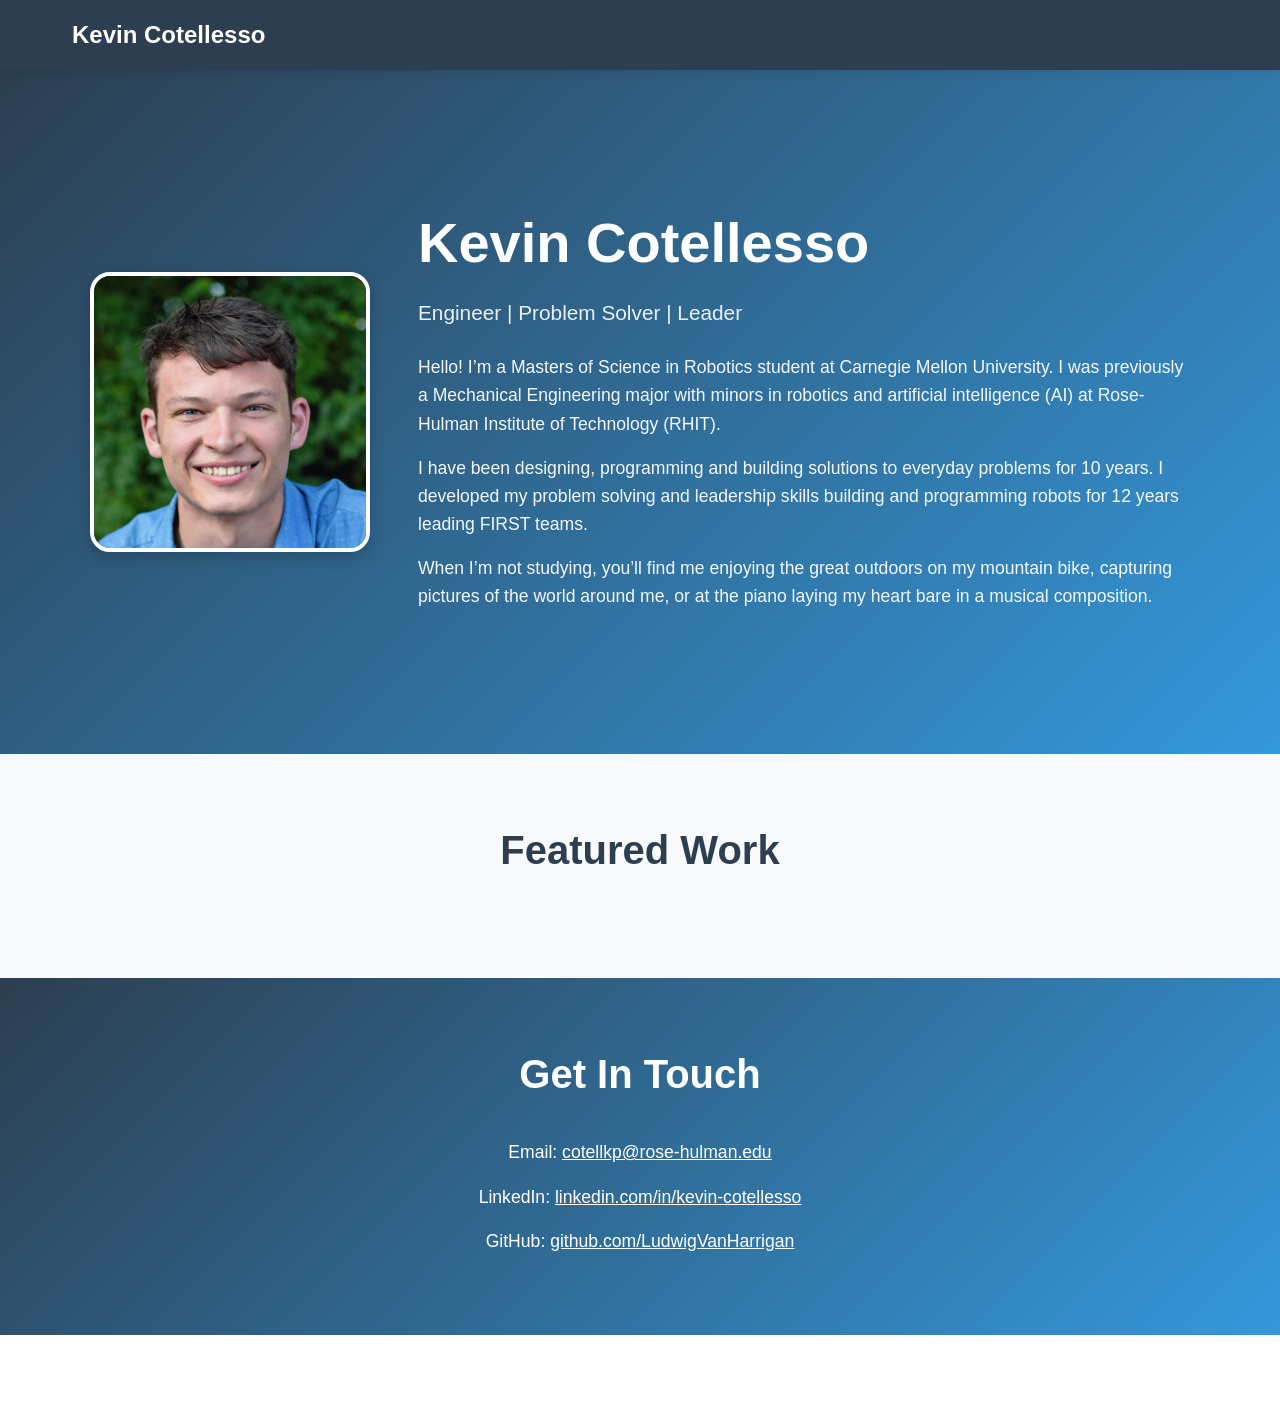
==== index.html @ 9151017b "Add chain mail and capstone to portfolio (3.5hr later)" ====
<!DOCTYPE html>
<html lang="en">

<head>
    <meta charset="UTF-8">
    <meta name="viewport" content="width=device-width, initial-scale=1.0">
    <meta name="description" content="Kevin Cotellesso Portfolio - Showcasing creative work and projects">
    <title>Kevin Cotellesso - Portfolio</title>
    <link rel="stylesheet" href="css/styles.css">
</head>

<body>
    <header>
        <nav>
            <div class="logo">
                <h1><a href="index.html" style="color:white; text-decoration:none;">Kevin Cotellesso</a></h1>
            </div>
            <ul class="nav-links">
                <!-- Navigation generated by main.js interactively -->
            </ul>
            <div class="burger">
                <div class="line1"></div>
                <div class="line2"></div>
                <div class="line3"></div>
            </div>
        </nav>
    </header>

    <main>
        <section id="home" class="hero">
            <div class="hero-content">
                <div class="hero-wrapper">
                    <div class="hero-image">
                        <img src="assets/images/gallery/kevin_2.jpg" alt="Kevin Cotellesso">
                    </div>
                    <div class="hero-text">
                        <h2>Kevin Cotellesso</h2>
                        <p class="hero-subtitle">Engineer | Problem Solver | Leader</p>
                        <div class="hero-bio">
                            <p>
                                Hello! I’m a Masters of Science in Robotics student at Carnegie Mellon University. 
                                I was previously a Mechanical Engineering major with minors in robotics and artificial
                                intelligence (AI) at Rose-Hulman Institute of Technology (RHIT).
                            </p>
                            <p>
                                I have been designing, programming and building solutions to everyday problems for 10
                                years. I developed my problem solving and leadership skills building and programming
                                robots
                                for 12 years leading FIRST teams.
                            </p>
                            <p>
                                When I’m not studying, you’ll find me enjoying the great outdoors on my mountain bike, 
                                capturing pictures of the world around me, 
                                or at the piano laying my heart bare in
                                a musical composition.
                            </p>
                        </div>
                    </div>
                </div>
            </div>
        </section>

        <section id="highlights" class="section">
            <div class="container">
                <h2>Featured Work</h2>
                <div id="highlights-grid" class="highlights-grid">
                    <!-- Highlights will be loaded dynamically -->
                </div>
            </div>
        </section>

        <section id="contact" class="section contact-section">
            <div class="container">
                <h2>Get In Touch</h2>
                <div class="contact-info">
                    <p>Email: <a href="mailto:contact@example.com">cotellkp@rose-hulman.edu</a></p>
                    <p>LinkedIn: <a href="https://linkedin.com/in/kevin-cotellesso"
                            target="_blank">linkedin.com/in/kevin-cotellesso</a></p>
                    <p>GitHub: <a href="https://github.com/LudwigVanHarrigan"
                            target="_blank">github.com/LudwigVanHarrigan</a></p>
                </div>
            </div>
        </section>
    </main>

    <footer>
        <div class="container">
            <p>&copy; <span id="year"></span> Kevin Cotellesso. All rights reserved.</p>
        </div>
    </footer>

    <!-- Modal for image viewing -->
    <div id="modal" class="modal">
        <span class="close">&times;</span>
        <img class="modal-content" id="modal-img">
        <div id="caption"></div>
    </div>

    <script src="js/config.js?v=2"></script>
    <script src="js/main.js?v=2"></script>
</body>

</html>
---- css/styles.css ----
/* Reset and Base Styles */
* {
    margin: 0;
    padding: 0;
    box-sizing: border-box;
}

:root {
    --primary-color: #2c3e50;
    --secondary-color: #3498db;
    --accent-color: #e74c3c;
    --text-color: #333;
    --light-bg: #f8f9fa;
    --white: #ffffff;
    --shadow: 0 2px 10px rgba(0, 0, 0, 0.1);
    --transition: all 0.3s ease;
}

body {
    font-family: 'Segoe UI', Tahoma, Geneva, Verdana, sans-serif;
    line-height: 1.6;
    color: var(--text-color);
    background-color: var(--white);
}

.container {
    max-width: 1200px;
    margin: 0 auto;
    padding: 0 20px;
}

/* Navigation */
header {
    background-color: var(--primary-color);
    color: var(--white);
    position: sticky;
    top: 0;
    z-index: 1000;
    box-shadow: var(--shadow);
}

nav {
    display: flex;
    justify-content: space-between;
    align-items: center;
    padding: 1rem 2rem;
    max-width: 1200px;
    margin: 0 auto;
}

.logo h1 {
    font-size: 1.5rem;
    font-weight: 600;
}

.nav-links {
    display: flex;
    list-style: none;
    gap: 2rem;
}

.nav-links a {
    color: var(--white);
    text-decoration: none;
    transition: var(--transition);
    font-weight: 500;
}

.nav-links a:hover {
    color: var(--secondary-color);
}

.burger {
    display: none;
    cursor: pointer;
}

.burger div {
    width: 25px;
    height: 3px;
    background-color: var(--white);
    margin: 5px;
    transition: var(--transition);
}

/* Hero Section */
.hero {
    background: linear-gradient(135deg, var(--primary-color), var(--secondary-color));
    color: var(--white);
    padding: 8rem 2rem;
    text-align: center;
}

.hero-content h2 {
    font-size: clamp(1rem, 8vw, 3rem);
    margin-bottom: 1rem;
    animation: fadeInUp 1s ease;
}

.hero-content p {
    font-size: clamp(1rem, 2vw, 1.3rem);
    opacity: 0.9;
    animation: fadeInUp 1s ease 0.2s backwards;
}

/* Hero Image Layout */
.hero-wrapper {
    display: flex;
    align-items: center;
    justify-content: center;
    gap: 3rem;
    max-width: 1100px;
    margin: 0 auto;
    text-align: left;
}

.hero-image {
    flex-shrink: 0;
    animation: fadeInUp 1s ease;
    /* Limit the visible area of the zoomed image */
    width: 280px;
    height: 280px;
    border-radius: 20px;
    border: 4px solid var(--white);
    box-shadow: 0 5px 15px rgba(0, 0, 0, 0.2);
    overflow: hidden;
    /* Clips the zoomed image */
}

.hero-image img {
    width: 100%;
    height: 100%;
    object-fit: cover;
    object-position: center 20%;
    /* Zoom in 2x */
    transform: scale(1.5);
    transform-origin: center 30%;
    /* Zoom towards the face area we adjusted earlier */
}

.hero-text h2 {
    font-size: 3.5rem;
    margin-bottom: 0.5rem;
    text-align: left;
}

.hero-subtitle {
    font-size: 1.5rem;
    opacity: 0.9;
    margin-bottom: 1.5rem;
    font-weight: 300;
}

.hero-bio p {
    font-size: 1.1rem;
    line-height: 1.6;
    margin-bottom: 1rem;
    opacity: 0.95;
    text-align: left;
}

/* Responsive Hero and Navigation */
@media screen and (max-width: 768px) {

    /* Hero Adjustments */
    .hero {
        padding: 4rem 1rem;
    }

    .hero-wrapper {
        flex-direction: column;
        text-align: center;
        gap: 2rem;
    }

    .hero-text h2,
    .hero-bio p {
        text-align: center;
    }

    .hero-image img {
        width: 200px;
        height: 200px;
    }

    /* Burger Menu */
    body {
        overflow-x: hidden;
    }

    .burger {
        display: block;
        z-index: 1002;
        /* Ensure above nav-links */
    }

    .nav-links {
        position: fixed;
        /* Fixed to keep it on screen */
        background-color: var(--primary-color);
        top: 0;
        right: 0;
        height: 100vh;
        width: 60%;
        /* Or 100% depending on preference, 60% with shadow is nice */
        flex-direction: column;
        align-items: center;
        justify-content: center;
        transform: translateX(100%);
        transition: transform 0.3s ease-in-out;
        box-shadow: -2px 0 5px rgba(0, 0, 0, 0.2);
        z-index: 1001;
        padding-top: 60px;
        /* Space for close button if needed, or just general spacing */
    }

    .nav-links.active {
        transform: translateX(0%);
    }

    .nav-links li {
        opacity: 0;
        animation: navLinkFade 0.5s ease forwards 0.3s;
    }

    /* Burger Animation */
    .burger.active .line1 {
        transform: rotate(-45deg) translate(-5px, 6px);
    }

    .burger.active .line2 {
        opacity: 0;
    }

    .burger.active .line3 {
        transform: rotate(45deg) translate(-5px, -6px);
    }
}

@keyframes navLinkFade {
    from {
        opacity: 0;
        transform: translateX(50px);
    }

    to {
        opacity: 1;
        transform: translateX(0);
    }
}

/* Sections */
.section {
    padding: 4rem 2rem;
}

.section:nth-child(even) {
    background-color: var(--light-bg);
}

.section h2 {
    font-size: 2.5rem;
    margin-bottom: 2rem;
    text-align: center;
    color: var(--primary-color);
}

/* Gallery Grid */
.gallery-grid {
    display: grid;
    grid-template-columns: repeat(auto-fill, minmax(250px, 1fr));
    gap: 1.5rem;
    margin-top: 2rem;
}

.gallery-item {
    position: relative;
    overflow: hidden;
    border-radius: 8px;
    box-shadow: var(--shadow);
    cursor: pointer;
    transition: var(--transition);
    aspect-ratio: 1;
}

.gallery-item:hover {
    transform: translateY(-5px);
    box-shadow: 0 5px 20px rgba(0, 0, 0, 0.2);
}

.gallery-item img {
    width: 100%;
    height: 100%;
    object-fit: cover;
    display: block;
    transition: var(--transition);
}

.gallery-item:hover img {
    transform: scale(1.1);
}

.gallery-item .overlay {
    position: absolute;
    bottom: 0;
    left: 0;
    right: 0;
    background: linear-gradient(to top, rgba(0, 0, 0, 0.7), transparent);
    color: var(--white);
    padding: 1rem;
    transform: translateY(100%);
    transition: var(--transition);
}

.gallery-item:hover .overlay {
    transform: translateY(0);
}

/* Video Grid */
.video-grid {
    display: grid;
    grid-template-columns: repeat(auto-fill, minmax(300px, 1fr));
    gap: 2rem;
    margin-top: 2rem;
}

.video-item {
    background: var(--white);
    border-radius: 8px;
    overflow: hidden;
    box-shadow: var(--shadow);
    transition: var(--transition);
}

.video-item:hover {
    transform: translateY(-5px);
    box-shadow: 0 5px 20px rgba(0, 0, 0, 0.2);
}

.video-item video {
    width: 100%;
    display: block;
}

.video-item .video-info {
    padding: 1rem;
}

.video-item h3 {
    margin-bottom: 0.5rem;
    color: var(--primary-color);
}

/* Audio List */
.audio-list {
    max-width: 800px;
    margin: 2rem auto;
}

.audio-item {
    background: var(--white);
    padding: 1.5rem;
    margin-bottom: 1rem;
    border-radius: 8px;
    box-shadow: var(--shadow);
    transition: var(--transition);
}

.audio-item:hover {
    box-shadow: 0 5px 20px rgba(0, 0, 0, 0.15);
}

.audio-item h3 {
    margin-bottom: 1rem;
    color: var(--primary-color);
}

.audio-item audio {
    width: 100%;
}

/* Document List */
.document-list {
    display: grid;
    grid-template-columns: repeat(auto-fill, minmax(250px, 1fr));
    gap: 1.5rem;
    margin-top: 2rem;
}

.document-item {
    background: var(--white);
    padding: 1.5rem;
    border-radius: 8px;
    box-shadow: var(--shadow);
    text-align: center;
    transition: var(--transition);
}

.document-item:hover {
    transform: translateY(-5px);
    box-shadow: 0 5px 20px rgba(0, 0, 0, 0.2);
}

.document-item .icon {
    font-size: 3rem;
    margin-bottom: 1rem;
    color: var(--accent-color);
}

.document-item h3 {
    margin-bottom: 0.5rem;
    color: var(--primary-color);
}

.document-item a {
    display: inline-block;
    margin-top: 1rem;
    padding: 0.5rem 1.5rem;
    background-color: var(--secondary-color);
    color: var(--white);
    text-decoration: none;
    border-radius: 4px;
    transition: var(--transition);
}

.document-item a:hover {
    background-color: var(--primary-color);
}

/* Contact Section */
.contact-section {
    background: linear-gradient(135deg, var(--primary-color), var(--secondary-color));
    color: var(--white);
}

.contact-section h2 {
    color: var(--white);
}

.contact-info {
    text-align: center;
    font-size: 1.1rem;
}

.contact-info p {
    margin: 1rem 0;
}

.contact-info a {
    color: var(--white);
    text-decoration: underline;
    transition: var(--transition);
}

.contact-info a:hover {
    opacity: 0.8;
}

/* Footer */
footer {
    background-color: var(--primary-color);
    color: var(--white);
    text-align: center;
    padding: 2rem;
}

/* Modal */
.modal {
    display: none;
    position: fixed;
    z-index: 2000;
    padding-top: 50px;
    left: 0;
    top: 0;
    width: 100%;
    height: 100%;
    overflow: auto;
    background-color: rgba(0, 0, 0, 0.9);
}

.modal-content {
    margin: auto;
    display: block;
    max-width: 90%;
    max-height: 80%;
    animation: zoom 0.3s;
}

@keyframes zoom {
    from {
        transform: scale(0)
    }

    to {
        transform: scale(1)
    }
}

.close {
    position: absolute;
    top: 15px;
    right: 35px;
    color: #f1f1f1;
    font-size: 40px;
    font-weight: bold;
    cursor: pointer;
}

.close:hover,
.close:focus {
    color: #bbb;
}

#caption {
    margin: auto;
    display: block;
    width: 80%;
    max-width: 700px;
    text-align: center;
    color: #ccc;
    padding: 10px 0;
}

/* Animations */
@keyframes fadeInUp {
    from {
        opacity: 0;
        transform: translateY(30px);
    }

    to {
        opacity: 1;
        transform: translateY(0);
    }
}

/* Dropdown Menu */
.dropdown {
    position: relative;
    display: inline-block;
}

.dropdown-content {
    display: none;
    position: absolute;
    background-color: var(--white);
    min-width: 200px;
    box-shadow: 0 8px 16px rgba(0, 0, 0, 0.1);
    z-index: 1001;
    border-radius: 4px;
    top: 100%;
    left: 0;
}

.dropdown-content a {
    color: var(--text-color) !important;
    padding: 12px 16px;
    text-decoration: none;
    display: block;
    font-weight: normal;
}

.dropdown-content a:hover {
    background-color: var(--light-bg);
    color: var(--secondary-color) !important;
}

.dropdown:hover .dropdown-content {
    display: block;
}

/* Dropbtn styling same as links */
.dropbtn {
    cursor: pointer;
}

/* Project Page Styles */
.project-hero {
    background-color: var(--primary-color);
    color: var(--white);
    padding: 6rem 2rem 4rem;
    text-align: center;
}

.project-hero .container {
    position: relative;
    z-index: 2;
    max-width: 800px;
    margin: 0 auto;
}

.project-hero h1 {
    font-size: clamp(1.5rem, 6vw, 3rem);
    line-height: 1.2;
    margin-bottom: 0.5rem;
    overflow-wrap: break-word;
}

.project-hero p {
    font-size: clamp(0.9rem, 2vw, 1.5rem);
}

/* Video Hero */
.video-hero {
    position: relative;
    height: 100vh;
    min-height: 400px;
    display: flex;
    align-items: center;
    justify-content: center;
    overflow: hidden;
    background: transparent;
    /* Override default hero background to show video */
}

.hero-video {
    position: fixed;
    top: 50%;
    left: 50%;
    min-width: 100%;
    min-height: 100%;
    width: auto;
    height: auto;
    transform: translate(-50%, -50%);
    object-fit: cover;
    z-index: 0;
    /* Place in front of body background */
}

.hero-overlay {
    position: fixed;
    top: 0;
    left: 0;
    width: 100%;
    height: 100%;
    background: rgba(0, 0, 0, 0.6);
    z-index: 1;
    /* Place on top of video */
}

.project-hero .container {
    position: relative;
    z-index: 2;
}

.video-hero .container {
    transform: translateY(-8vh);
}

/* Ensure sections cover the fixed video */
.section,
footer {
    position: relative;
    z-index: 10;
    background-color: var(--white);
}

.section:nth-child(even) {
    background-color: var(--light-bg);
}



.project-content {
    display: grid;
    grid-template-columns: 1fr;
    gap: 2rem;
}

@media screen and (min-width: 768px) {
    .project-content {
        grid-template-columns: 2fr 1fr;
    }
}

.project-media img {
    width: 100%;
    border-radius: 8px;
    box-shadow: var(--shadow);
    margin-bottom: 1.5rem;
}

.project-description h3 {
    color: var(--primary-color);
    margin-bottom: 1rem;
    padding-bottom: 0.5rem;
    border-bottom: 2px solid var(--secondary-color);
}

/* Tiled Media Grid for projects with multiple images */
.project-media-grid {
    display: grid;
    grid-template-columns: 1fr 1fr;
    gap: 1.5rem;
}

@media screen and (max-width: 600px) {
    .project-media-grid {
        grid-template-columns: 1fr;
    }
}

.media-item {
    margin: 0;
    /* Reset figure margins */
}

.media-item img {
    margin-bottom: 0.5rem;
    /* Space between image and caption */
}

.media-item figcaption {
    font-size: 0.9rem;
    color: #666;
    font-style: italic;
}

/* Highlights Section on Home */
.highlights-grid {
    display: grid;
    grid-template-columns: repeat(auto-fill, minmax(250px, 1fr));
    gap: 2rem;
}

.highlight-card {
    background: var(--white);
    border-radius: 8px;
    overflow: hidden;
    box-shadow: var(--shadow);
    transition: var(--transition);
    position: relative;
}

.highlight-card:hover {
    transform: translateY(-5px);
    box-shadow: 0 10px 20px rgba(0, 0, 0, 0.15);
}

.highlight-card img {
    width: 100%;
    height: 250px;
    object-fit: cover;
}

.highlight-info {
    padding: 1.5rem;
}

.highlight-info h3 {
    color: var(--primary-color);
    margin-bottom: 0.5rem;
}

.highlight-category {
    display: inline-block;
    padding: 0.25rem 0.5rem;
    background-color: var(--light-bg);
    color: var(--secondary-color);
    border-radius: 4px;
    font-size: 0.85rem;
    margin-bottom: 1rem;
}

/* Responsive Menu Adjustments */
@media screen and (max-width: 768px) {
    .dropdown-content {
        position: static;
        display: none !important;
        /* hidden by default on mobile */
        box-shadow: none;
        background-color: rgba(255, 255, 255, 0.1);
        width: 100%;
    }

    .dropdown-arrow {
        display: none;
    }

    .dropdown.active .dropdown-content {
        display: block;
    }

    .dropdown-content a {
        padding-left: 2rem;
        color: var(--white) !important;
    }
}


/* Slideshow Component */
.slideshow-container {
    max-width: 800px;
    position: relative;
    margin: 2rem auto;
}

.mySlides {
    display: none;
    text-align: center;
    background-color: #f0f0f0;
    /* Light background for potential letterboxing */
    border-radius: 8px;
}

.mySlides img {
    width: 100%;
    max-height: 500px;
    object-fit: contain;
    border-radius: 8px;
    box-shadow: var(--shadow);
}

/* Next & previous buttons */
.prev,
.next {
    cursor: pointer;
    position: absolute;
    top: 0;
    height: 100%;
    width: auto;
    padding: 16px;
    color: white;
    font-weight: bold;
    font-size: 20px;
    transition: 0.6s ease;
    user-select: none;
    background-color: rgba(0, 0, 0, 0.1);
    text-decoration: none;
    display: flex;
    align-items: center;
    justify-content: center;
}

/* Position the "next button" to the right */
.next {
    right: 0;
}

/* On hover, add a black background color with a little bit see-through */
.prev:hover,
.next:hover {
    background-color: rgba(0, 0, 0, 0.8);
    color: white;
}

/* Caption text */
/* Caption text */
.text {
    color: #333;
    font-size: 15px;
    padding: 10px;
    width: 100%;
    text-align: center;
    background: transparent;
}

/* Fading animation */
.fade {
    animation-name: fade;
    animation-duration: 0.5s;
}

@keyframes fade {
    from {
        opacity: .4
    }

    to {
        opacity: 1
    }
}

/* Photography Page Styles */
.photography-page {
    background-color: #1a1a1a;
    color: #f0f0f0;
    margin: 0;
    height: 100vh;
    display: flex;
    flex-direction: column;
}

.photography-page header {
    background-color: rgba(0, 0, 0, 0.8);
    position: relative;
    width: 100%;
    z-index: 100;
    flex-shrink: 0;
}

.photography-page .dropdown-content {
    background-color: #333 !important;
}

.photography-page .dropdown-content a {
    color: #f0f0f0 !important;
}

.photography-page .dropdown-content a:hover {
    background-color: #555 !important;
    color: #fff !important;
}

.description-area {
    text-align: center;
    padding: 1rem;
    background-color: #000;
    border-bottom: 1px solid #111;
    flex-shrink: 0;
    z-index: 10;
}

.description-area h1 {
    margin: 0;
    font-size: 1.5rem;
    color: white;
}

.description-area p {
    margin: 0.5rem 0 0;
    color: #888;
}

.slideshow-wrapper {
    position: relative;
    flex-grow: 1;
    width: 100%;
    overflow: hidden;
    background-color: #000;
}

.slide {
    position: absolute;
    top: 0;
    left: 0;
    width: 100%;
    height: 100%;
    opacity: 0;
    transition: opacity 0.5s ease-in-out;
    display: flex;
    align-items: center;
    justify-content: center;
    padding: 0 60px;
    /* Includes the recent fix */
}

.slide.active {
    opacity: 1;
}

.slide img {
    width: 100%;
    height: 100%;
    object-fit: contain;
    max-width: 100%;
    max-height: 100%;
}

.photography-page .prev,
.photography-page .next {
    cursor: pointer;
    position: fixed;
    /* Specific to photography layout */
    top: 50%;
    width: auto;
    padding: 16px;
    color: white;
    font-weight: bold;
    font-size: 24px;
    transition: 0.3s ease;
    border-radius: 3px;
    user-select: none;
    background-color: rgba(0, 0, 0, 0.3);
    z-index: 20;
    transform: translateY(-50%);
    /* Reset previous styles if any */
    height: auto;
    display: block;
}

.photography-page .next {
    right: 15px;
    border-radius: 3px 0 0 3px;
    left: auto;
    /* reset */
}

.photography-page .prev {
    left: 15px;
    border-radius: 0 3px 3px 0;
    right: auto;
}

.photography-page .prev:hover,
.photography-page .next:hover {
    background-color: rgba(0, 0, 0, 0.8);
}

.bottom-bar {
    height: 80px;
    background-color: #000;
    border-top: 1px solid #111;
    display: flex;
    align-items: center;
    justify-content: center;
    font-size: 0.9rem;
    color: #666;
    flex-shrink: 0;
}
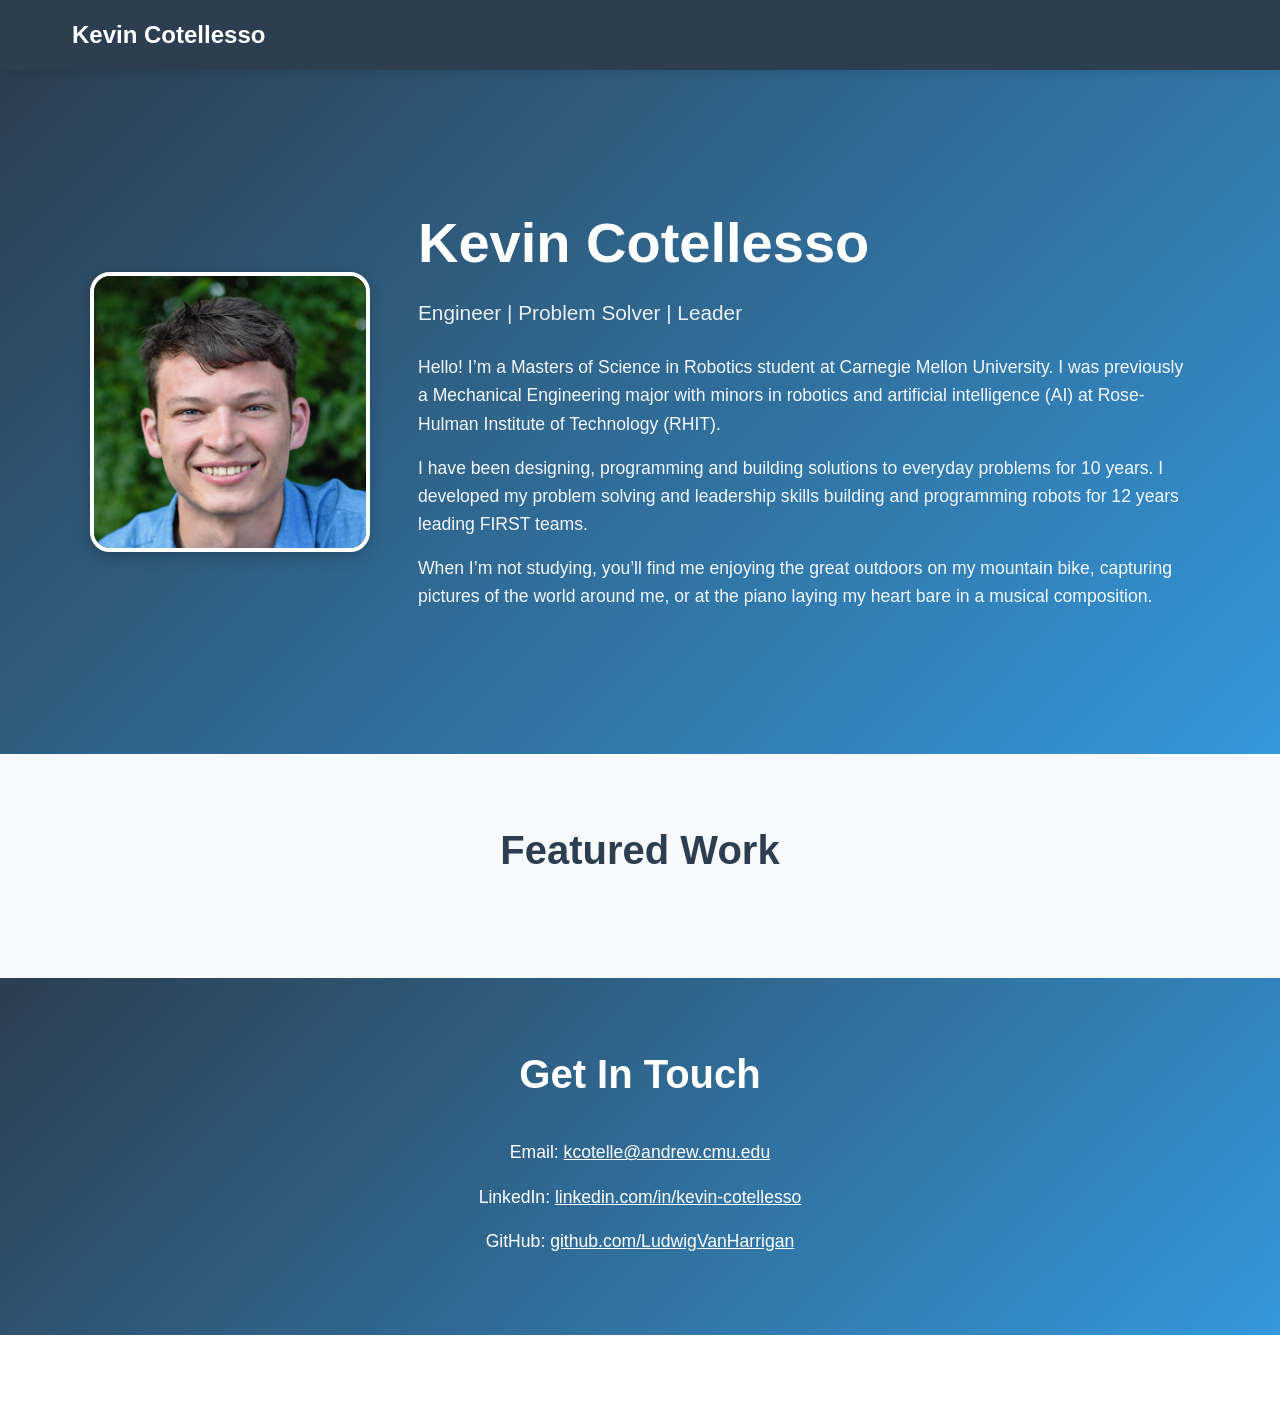
==== commit 7ab6e9e0: "Update contact information" ====
--- a/index.html
+++ b/index.html
@@ -38,7 +38,7 @@
                         <p class="hero-subtitle">Engineer | Problem Solver | Leader</p>
                         <div class="hero-bio">
                             <p>
-                                Hello! I’m a Masters of Science in Robotics student at Carnegie Mellon University. 
+                                Hello! I’m a Masters of Science in Robotics student at Carnegie Mellon University.
                                 I was previously a Mechanical Engineering major with minors in robotics and artificial
                                 intelligence (AI) at Rose-Hulman Institute of Technology (RHIT).
                             </p>
@@ -49,8 +49,8 @@
                                 for 12 years leading FIRST teams.
                             </p>
                             <p>
-                                When I’m not studying, you’ll find me enjoying the great outdoors on my mountain bike, 
-                                capturing pictures of the world around me, 
+                                When I’m not studying, you’ll find me enjoying the great outdoors on my mountain bike,
+                                capturing pictures of the world around me,
                                 or at the piano laying my heart bare in
                                 a musical composition.
                             </p>
@@ -73,7 +73,7 @@
             <div class="container">
                 <h2>Get In Touch</h2>
                 <div class="contact-info">
-                    <p>Email: <a href="mailto:contact@example.com">cotellkp@rose-hulman.edu</a></p>
+                    <p>Email: <a href="mailto:kcotelle@andrew.cmu.edu">kcotelle@andrew.cmu.edu</a></p>
                     <p>LinkedIn: <a href="https://linkedin.com/in/kevin-cotellesso"
                             target="_blank">linkedin.com/in/kevin-cotellesso</a></p>
                     <p>GitHub: <a href="https://github.com/LudwigVanHarrigan"
@@ -100,4 +100,4 @@
     <script src="js/main.js?v=2"></script>
 </body>
 
-</html>
+</html>
